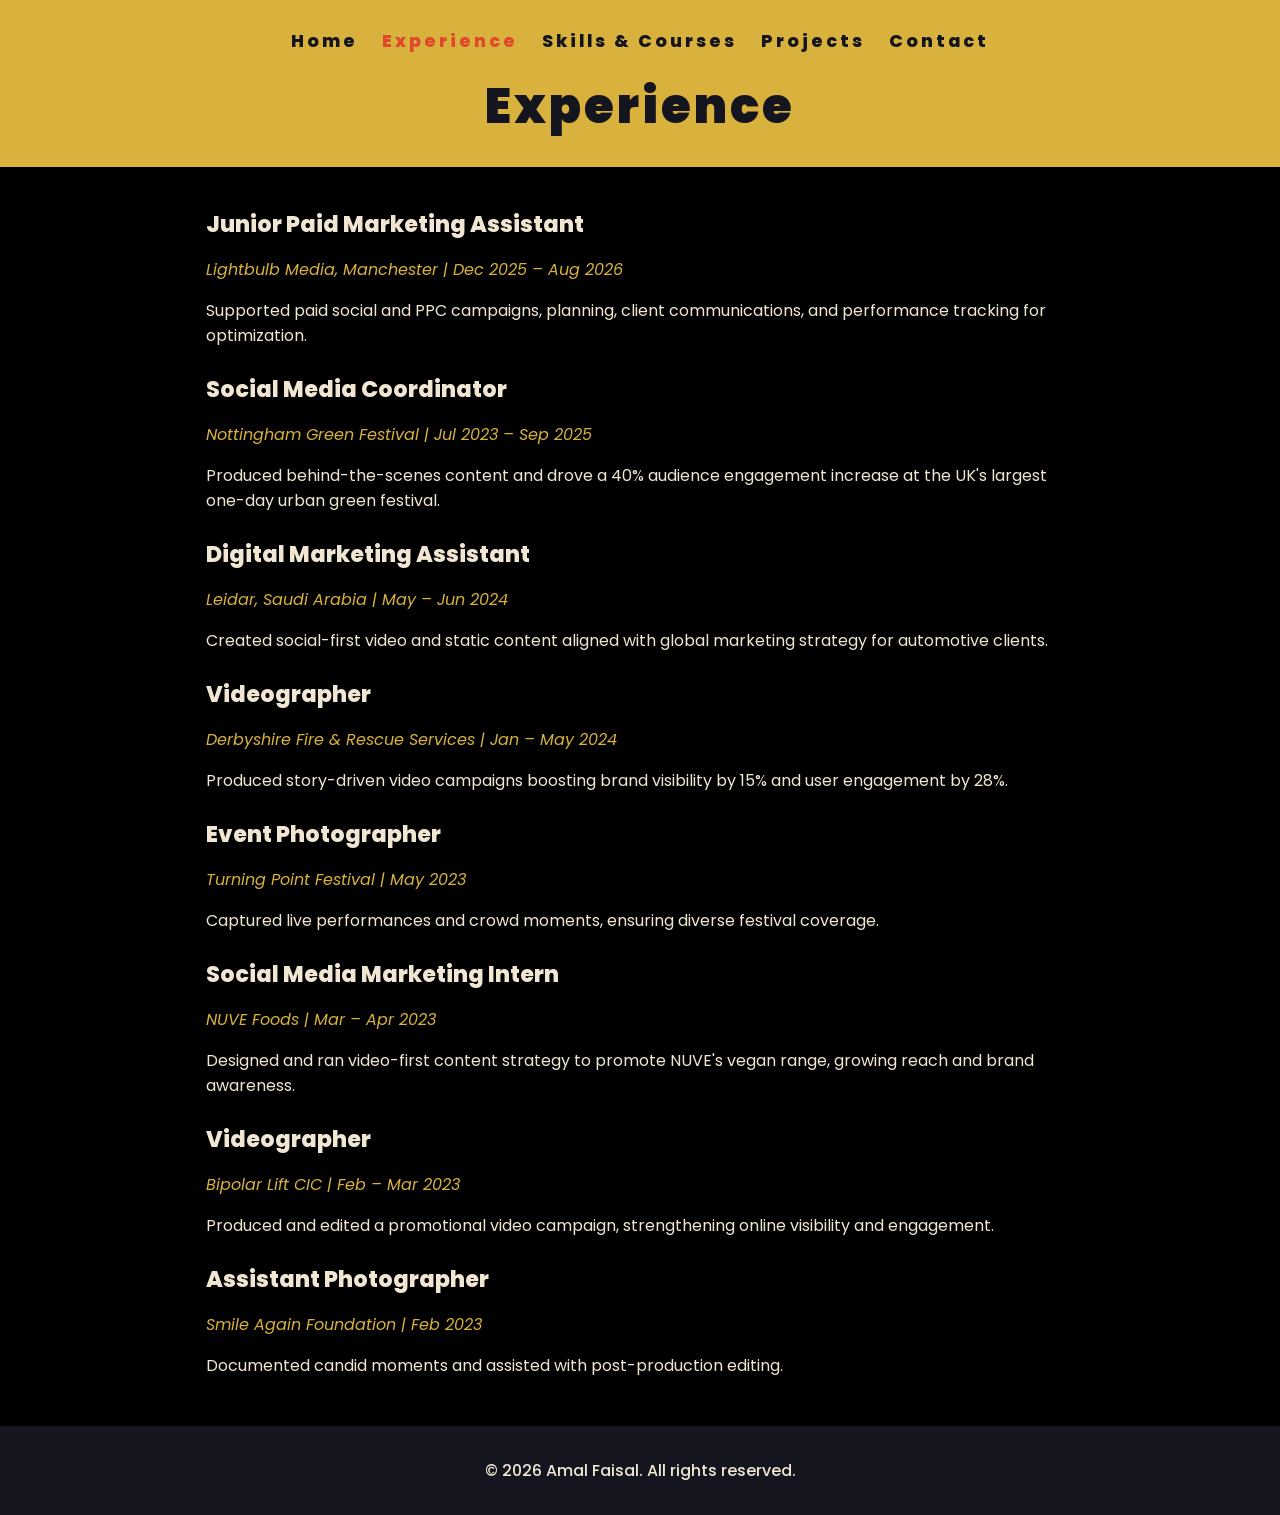
==== experience.html @ a39fb7c3 "Add files via upload" ====
<!DOCTYPE html>
<html lang="en">
<head>
<meta charset="UTF-8" />
<meta name="viewport" content="width=device-width, initial-scale=1" />
<title>Amal Faisal Portfolio - Experience</title>
<link rel="stylesheet" href="styles.css" />
<link href="https://fonts.googleapis.com/css2?family=Poppins:wght@400;600;700&display=swap" rel="stylesheet" />
<script src="transitions.js" defer></script>
</head>
<body class="page">

<header class="site-header">
  <nav class="navbar">
    <ul class="nav-list">
      <li><a href="index.html" class="nav-link">Home</a></li>
      <li><a href="experience.html" class="nav-link active">Experience</a></li>
      <li><a href="skills.html" class="nav-link">Skills & Courses</a></li>
      <li><a href="projects.html" class="nav-link">Projects</a></li>
      <li><a href="contact.html" class="nav-link">Contact</a></li>
    </ul>
  </nav>
  <div class="header-content">
    <h1 class="header-name">Experience</h1>
  </div>
</header>

<main class="main-content fade-in">
  <section class="section">
    <article class="job">
      <h3>Junior Paid Marketing Assistant</h3>
      <p class="job-company"><em>Lightbulb Media, Manchester</em> | Dec 2025 – Aug 2026</p>
      <p>Supported paid social and PPC campaigns, planning, client communications, and performance tracking for optimization.</p>
    </article>

    <article class="job">
      <h3>Social Media Coordinator</h3>
      <p class="job-company"><em>Nottingham Green Festival</em> | Jul 2023 – Sep 2025</p>
      <p>Produced behind-the-scenes content and drove a 40% audience engagement increase at the UK's largest one-day urban green festival.</p>
    </article>

    <article class="job">
      <h3>Digital Marketing Assistant</h3>
      <p class="job-company"><em>Leidar, Saudi Arabia</em> | May – Jun 2024</p>
      <p>Created social-first video and static content aligned with global marketing strategy for automotive clients.</p>
    </article>

    <article class="job">
      <h3>Videographer</h3>
      <p class="job-company"><em>Derbyshire Fire & Rescue Services</em> | Jan – May 2024</p>
      <p>Produced story-driven video campaigns boosting brand visibility by 15% and user engagement by 28%.</p>
    </article>

    <article class="job">
      <h3>Event Photographer</h3>
      <p class="job-company"><em>Turning Point Festival</em> | May 2023</p>
      <p>Captured live performances and crowd moments, ensuring diverse festival coverage.</p>
    </article>

    <article class="job">
      <h3>Social Media Marketing Intern</h3>
      <p class="job-company"><em>NUVE Foods</em> | Mar – Apr 2023</p>
      <p>Designed and ran video-first content strategy to promote NUVE's vegan range, growing reach and brand awareness.</p>
    </article>

    <article class="job">
      <h3>Videographer</h3>
      <p class="job-company"><em>Bipolar Lift CIC</em> | Feb – Mar 2023</p>
      <p>Produced and edited a promotional video campaign, strengthening online visibility and engagement.</p>
    </article>

    <article class="job">
      <h3>Assistant Photographer</h3>
      <p class="job-company"><em>Smile Again Foundation</em> | Feb 2023</p>
      <p>Documented candid moments and assisted with post-production editing.</p>
    </article>
  </section>
</main>

<footer class="site-footer">
  <p>© 2026 Amal Faisal. All rights reserved.</p>
</footer>

</body>
</html>
---- styles.css ----
:root {
  --navy: #15151f;
  --cream: #f0e6d2;
  --red: #e0472c;
  --blue: #2d4fce;
  --gold: #d8b23c;
  --font-family: 'Poppins', sans-serif;
}

/* Reset */
* {
  box-sizing: border-box;
}

html, body {
  margin: 0;
  padding: 0;
  font-family: var(--font-family);
  background-color: #000000;
  color: var(--cream);
  scroll-behavior: smooth;
}

a {
  color: var(--blue);
  text-decoration: none;
}

a:hover,
a:focus {
  text-decoration: underline;
  outline: none;
}

.site-header {
  background-color: var(--gold);
  color: var(--navy);
  padding: 1.5rem 1rem;
  text-align: center;
  position: sticky;
  top: 0;
  z-index: 1000;
  font-weight: 700;
  letter-spacing: 3px;
  font-size: 1.3rem;
}

.navbar {
  margin-bottom: 0.8rem;
}

.nav-list {
  list-style: none;
  display: flex;
  flex-wrap: wrap; /* CHANGED: lets the links wrap on small screens instead of overflowing */
  justify-content: center;
  gap: 0.5rem 1.5rem;
  padding: 0;
  margin: 0 0 1rem 0;
}

.nav-link {
  color: var(--navy);
  font-weight: 800;
  font-size: 1.1rem;
}

.nav-link.active,
.nav-link:hover,
.nav-link:focus {
  color: var(--red);
}

.header-name {
  font-size: 3rem;
  margin: 0;
  font-weight: 900;
}

.highlight-red {
  color: var(--red);
}

.highlight-blue {
  color: var(--blue);
}

.highlight-gold {
  color: var(--gold);
}

.header-subtitle {
  font-size: 1.2rem;
  font-weight: 700;
  color: var(--navy);
  margin-top: 0.2rem;
}

.main-content {
  max-width: 900px;
  margin: 2.5rem auto;
  padding: 0 1rem;
}

.section {
  margin-bottom: 3rem;
}

.section-title {
  font-size: 2.5rem;
  border-bottom: 4px solid;
  padding-bottom: 0.4rem;
  max-width: fit-content;
  margin-bottom: 1.5rem;
  font-weight: 900;
}

.section-title.red {
  border-color: var(--red);
  color: var(--red);
}

.section-title.blue {
  border-color: var(--blue);
  color: var(--blue);
}

.section-title.gold {
  border-color: var(--gold);
  color: var(--gold);
}

.section-title.navy {
  border-color: var(--navy);
  color: var(--navy);
}

.job {
  margin-bottom: 1.5rem;
}

.job h3 {
  font-size: 1.4rem;
  font-weight: 800;
  margin-bottom: 0.2rem;
}

.job-company {
  font-style: italic;
  color: var(--gold);
  font-size: 1rem;
  margin-bottom: 0.4rem;
}

.skills-list {
  list-style: none;
  padding: 0;
  display: flex;
  flex-wrap: wrap;
  gap: 1rem;
}

.skills-list li {
  background-color: var(--red);
  color: white;
  padding: 8px 16px;
  border-radius: 20px;
  font-weight: 600;
  font-size: 1.1rem;
  box-shadow: 1px 1px 3px rgba(0, 0, 0, 0.3);
}

.project-card {
  background: var(--navy);
  color: var(--cream);
  padding: 1rem 1.2rem;
  border-radius: 10px;
  margin-top: 1.5rem;
  font-size: 1.2rem;
  box-shadow: 1px 1px 8px rgba(0, 0, 0, 0.7);
}

.project-card h3 {
  margin-top: 0;
}

.site-footer {
  background-color: var(--navy);
  color: var(--cream);
  text-align: center;
  padding: 1rem;
  font-weight: 500;
  font-size: 1rem;
}

/* Fade-in Animation */
.fade-in {
  opacity: 0;
  transform: translateY(20px);
  transition: all 0.7s ease-out;
}

.fade-in.visible {
  opacity: 1;
  transform: translateY(0);
}

/* Page transitions */
.page {
  transition: opacity 0.5s ease, transform 0.5s ease;
}

.page.fade-in {
  opacity: 1;
  transform: scale(1);
}

/* CHANGED: was just .page-exit, which was overridden by .page.fade-in so the exit fade never showed */
.page.page-exit {
  opacity: 0;
  transform: scale(0.9);
}

/* CHANGED: Contact page - larger text and readable links on the black background */
.contact-info {
  font-size: 1.3rem;
}

.contact-info a {
  color: var(--gold);
  text-decoration: underline;
}

.contact-info a:hover,
.contact-info a:focus {
  color: var(--red);
}
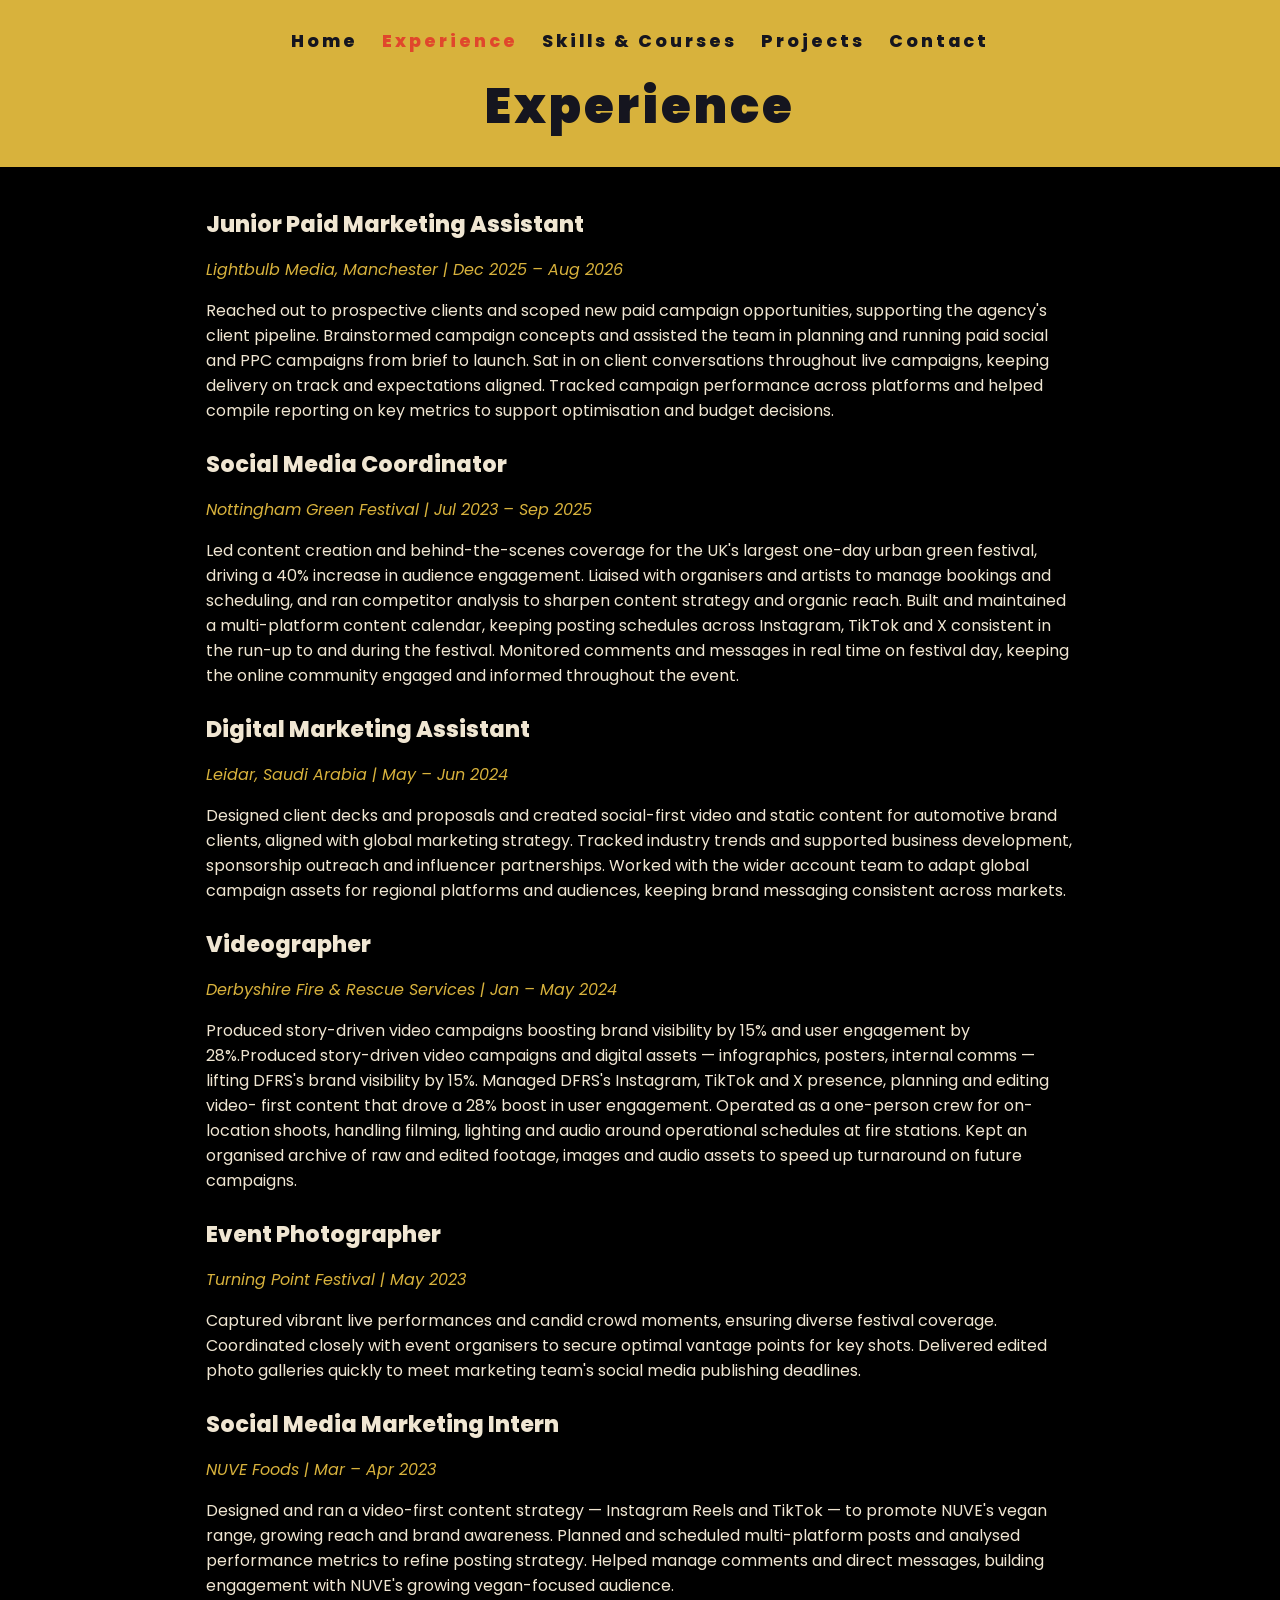
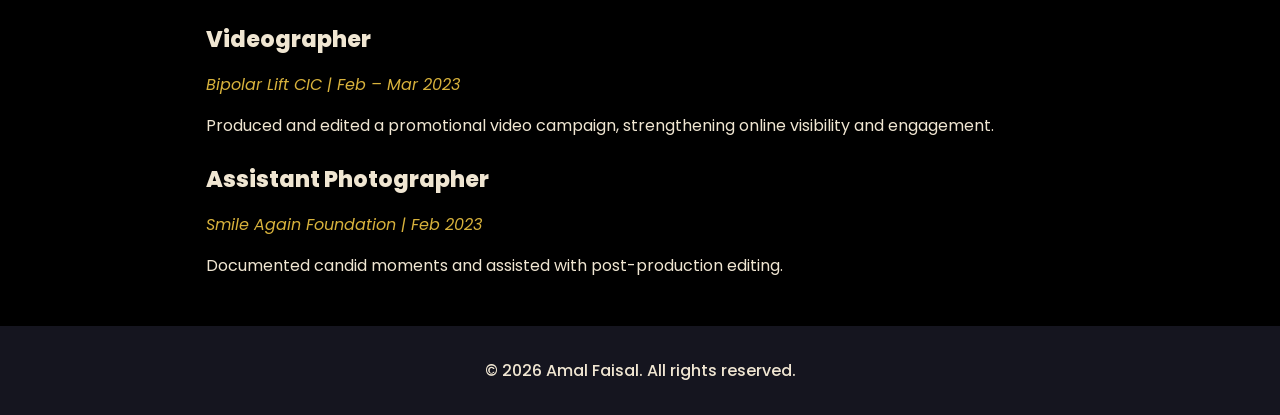
==== commit e85b0d9d: "Update experience.html" ====
--- a/experience.html
+++ b/experience.html
@@ -30,37 +30,73 @@
     <article class="job">
       <h3>Junior Paid Marketing Assistant</h3>
       <p class="job-company"><em>Lightbulb Media, Manchester</em> | Dec 2025 – Aug 2026</p>
-      <p>Supported paid social and PPC campaigns, planning, client communications, and performance tracking for optimization.</p>
+      <p>Reached out to prospective clients and scoped new paid campaign opportunities,
+supporting the agency's client pipeline.
+Brainstormed campaign concepts and assisted the team in planning and running
+paid social and PPC campaigns from brief to launch.
+Sat in on client conversations throughout live campaigns, keeping delivery on track
+and expectations aligned.
+Tracked campaign performance across platforms and helped compile reporting on
+key metrics to support optimisation and budget decisions.</p>
     </article>
 
     <article class="job">
       <h3>Social Media Coordinator</h3>
       <p class="job-company"><em>Nottingham Green Festival</em> | Jul 2023 – Sep 2025</p>
-      <p>Produced behind-the-scenes content and drove a 40% audience engagement increase at the UK's largest one-day urban green festival.</p>
+      <p> Led content creation and behind-the-scenes coverage for the UK's largest one-day
+urban green festival, driving a 40% increase in audience engagement.
+Liaised with organisers and artists to manage bookings and scheduling, and ran
+competitor analysis to sharpen content strategy and organic reach.
+Built and maintained a multi-platform content calendar, keeping posting schedules
+across Instagram, TikTok and X consistent in the run-up to and during the festival.
+Monitored comments and messages in real time on festival day, keeping the online
+community engaged and informed throughout the event.</p>
     </article>
 
     <article class="job">
       <h3>Digital Marketing Assistant</h3>
       <p class="job-company"><em>Leidar, Saudi Arabia</em> | May – Jun 2024</p>
-      <p>Created social-first video and static content aligned with global marketing strategy for automotive clients.</p>
+      <p> Designed client decks and proposals and created social-first video and static
+content for automotive brand clients, aligned with global marketing strategy.
+Tracked industry trends and supported business development, sponsorship
+outreach and influencer partnerships.
+Worked with the wider account team to adapt global campaign assets for regional
+platforms and audiences, keeping brand messaging consistent across markets.</p>
     </article>
 
     <article class="job">
       <h3>Videographer</h3>
       <p class="job-company"><em>Derbyshire Fire & Rescue Services</em> | Jan – May 2024</p>
-      <p>Produced story-driven video campaigns boosting brand visibility by 15% and user engagement by 28%.</p>
+      <p> Produced story-driven video campaigns boosting brand visibility by 15% and user engagement by 28%.Produced story-driven video campaigns and digital assets — infographics, posters,
+internal comms — lifting DFRS's brand visibility by 15%.
+Managed DFRS's Instagram, TikTok and X presence, planning and editing video-
+first content that drove a 28% boost in user engagement.
+Operated as a one-person crew for on-location shoots, handling filming, lighting
+and audio around operational schedules at fire stations.
+Kept an organised archive of raw and edited footage, images and audio assets to
+speed up turnaround on future campaigns.</p>
     </article>
 
     <article class="job">
       <h3>Event Photographer</h3>
       <p class="job-company"><em>Turning Point Festival</em> | May 2023</p>
-      <p>Captured live performances and crowd moments, ensuring diverse festival coverage.</p>
+      <p> Captured vibrant live performances and candid crowd moments, ensuring diverse
+festival coverage.
+Coordinated closely with event organisers to secure optimal vantage points for key
+shots.
+Delivered edited photo galleries quickly to meet marketing team's social media
+publishing deadlines.</p>
     </article>
 
     <article class="job">
       <h3>Social Media Marketing Intern</h3>
       <p class="job-company"><em>NUVE Foods</em> | Mar – Apr 2023</p>
-      <p>Designed and ran video-first content strategy to promote NUVE's vegan range, growing reach and brand awareness.</p>
+      <p> Designed and ran a video-first content strategy — Instagram Reels and TikTok —
+to promote NUVE's vegan range, growing reach and brand awareness.
+Planned and scheduled multi-platform posts and analysed performance metrics to
+refine posting strategy.
+Helped manage comments and direct messages, building engagement with
+NUVE's growing vegan-focused audience.</p>
     </article>
 
     <article class="job">
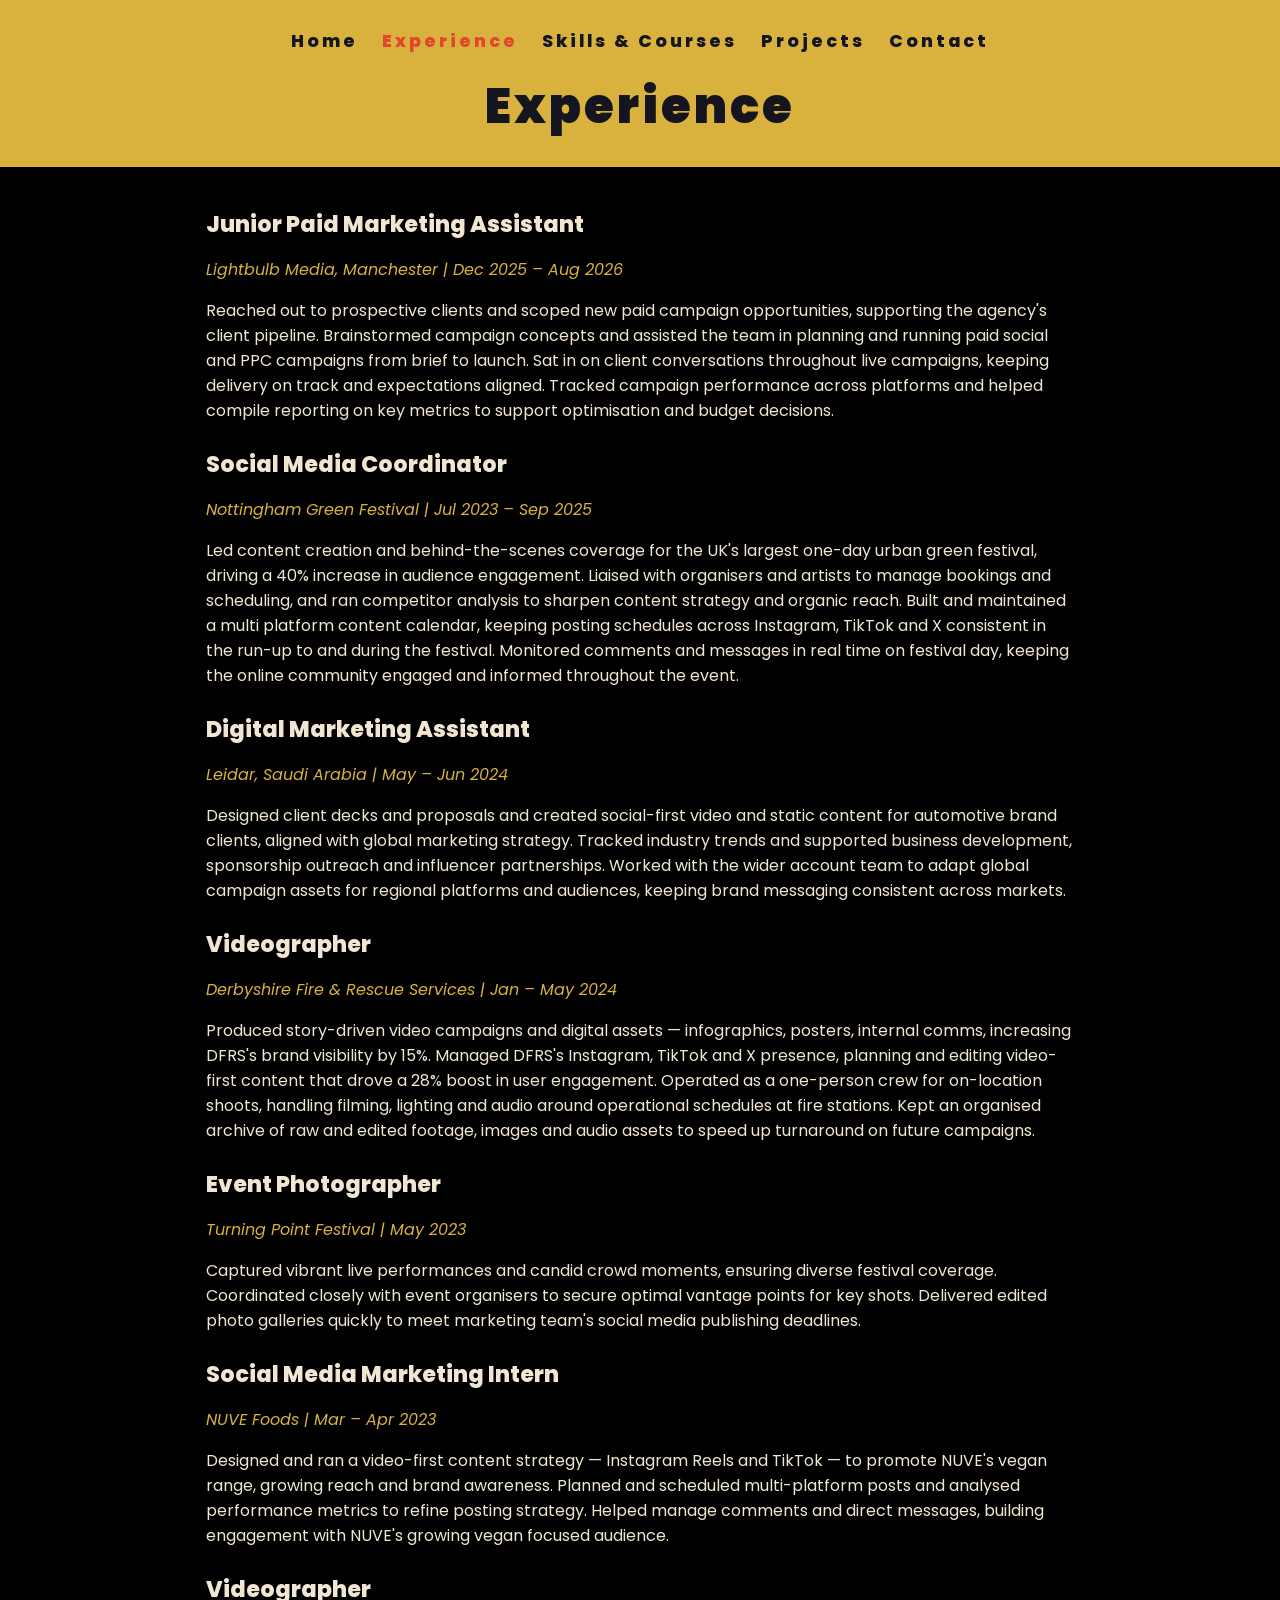
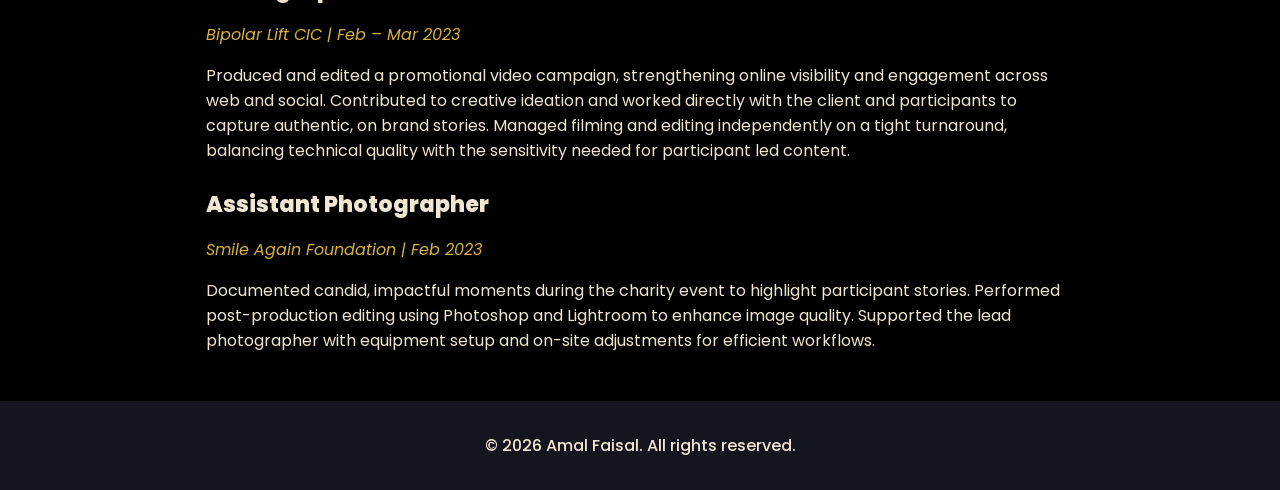
==== commit 666c7492: "Update experience.html" ====
--- a/experience.html
+++ b/experience.html
@@ -30,7 +30,7 @@
     <article class="job">
       <h3>Junior Paid Marketing Assistant</h3>
       <p class="job-company"><em>Lightbulb Media, Manchester</em> | Dec 2025 – Aug 2026</p>
-      <p>Reached out to prospective clients and scoped new paid campaign opportunities,
+      <p> Reached out to prospective clients and scoped new paid campaign opportunities,
 supporting the agency's client pipeline.
 Brainstormed campaign concepts and assisted the team in planning and running
 paid social and PPC campaigns from brief to launch.
@@ -47,7 +47,7 @@
 urban green festival, driving a 40% increase in audience engagement.
 Liaised with organisers and artists to manage bookings and scheduling, and ran
 competitor analysis to sharpen content strategy and organic reach.
-Built and maintained a multi-platform content calendar, keeping posting schedules
+Built and maintained a multi platform content calendar, keeping posting schedules
 across Instagram, TikTok and X consistent in the run-up to and during the festival.
 Monitored comments and messages in real time on festival day, keeping the online
 community engaged and informed throughout the event.</p>
@@ -67,8 +67,8 @@
     <article class="job">
       <h3>Videographer</h3>
       <p class="job-company"><em>Derbyshire Fire & Rescue Services</em> | Jan – May 2024</p>
-      <p> Produced story-driven video campaigns boosting brand visibility by 15% and user engagement by 28%.Produced story-driven video campaigns and digital assets — infographics, posters,
-internal comms — lifting DFRS's brand visibility by 15%.
+      <p> Produced story-driven video campaigns and digital assets — infographics, posters,
+internal comms, increasing DFRS's brand visibility by 15%.
 Managed DFRS's Instagram, TikTok and X presence, planning and editing video-
 first content that drove a 28% boost in user engagement.
 Operated as a one-person crew for on-location shoots, handling filming, lighting
@@ -96,19 +96,29 @@
 Planned and scheduled multi-platform posts and analysed performance metrics to
 refine posting strategy.
 Helped manage comments and direct messages, building engagement with
-NUVE's growing vegan-focused audience.</p>
+NUVE's growing vegan focused audience.</p>
     </article>
 
     <article class="job">
       <h3>Videographer</h3>
       <p class="job-company"><em>Bipolar Lift CIC</em> | Feb – Mar 2023</p>
-      <p>Produced and edited a promotional video campaign, strengthening online visibility and engagement.</p>
+      <p> Produced and edited a promotional video campaign, strengthening online visibility
+and engagement across web and social.
+Contributed to creative ideation and worked directly with the client and participants
+to capture authentic, on brand stories.
+Managed filming and editing independently on a tight turnaround, balancing
+technical quality with the sensitivity needed for participant led content. </p>
     </article>
 
     <article class="job">
       <h3>Assistant Photographer</h3>
       <p class="job-company"><em>Smile Again Foundation</em> | Feb 2023</p>
-      <p>Documented candid moments and assisted with post-production editing.</p>
+      <p>Documented candid, impactful moments during the charity event to highlight
+participant stories.
+Performed post-production editing using Photoshop and Lightroom to enhance
+image quality.
+Supported the lead photographer with equipment setup and on-site adjustments
+for efficient workflows.</p>
     </article>
   </section>
 </main>
